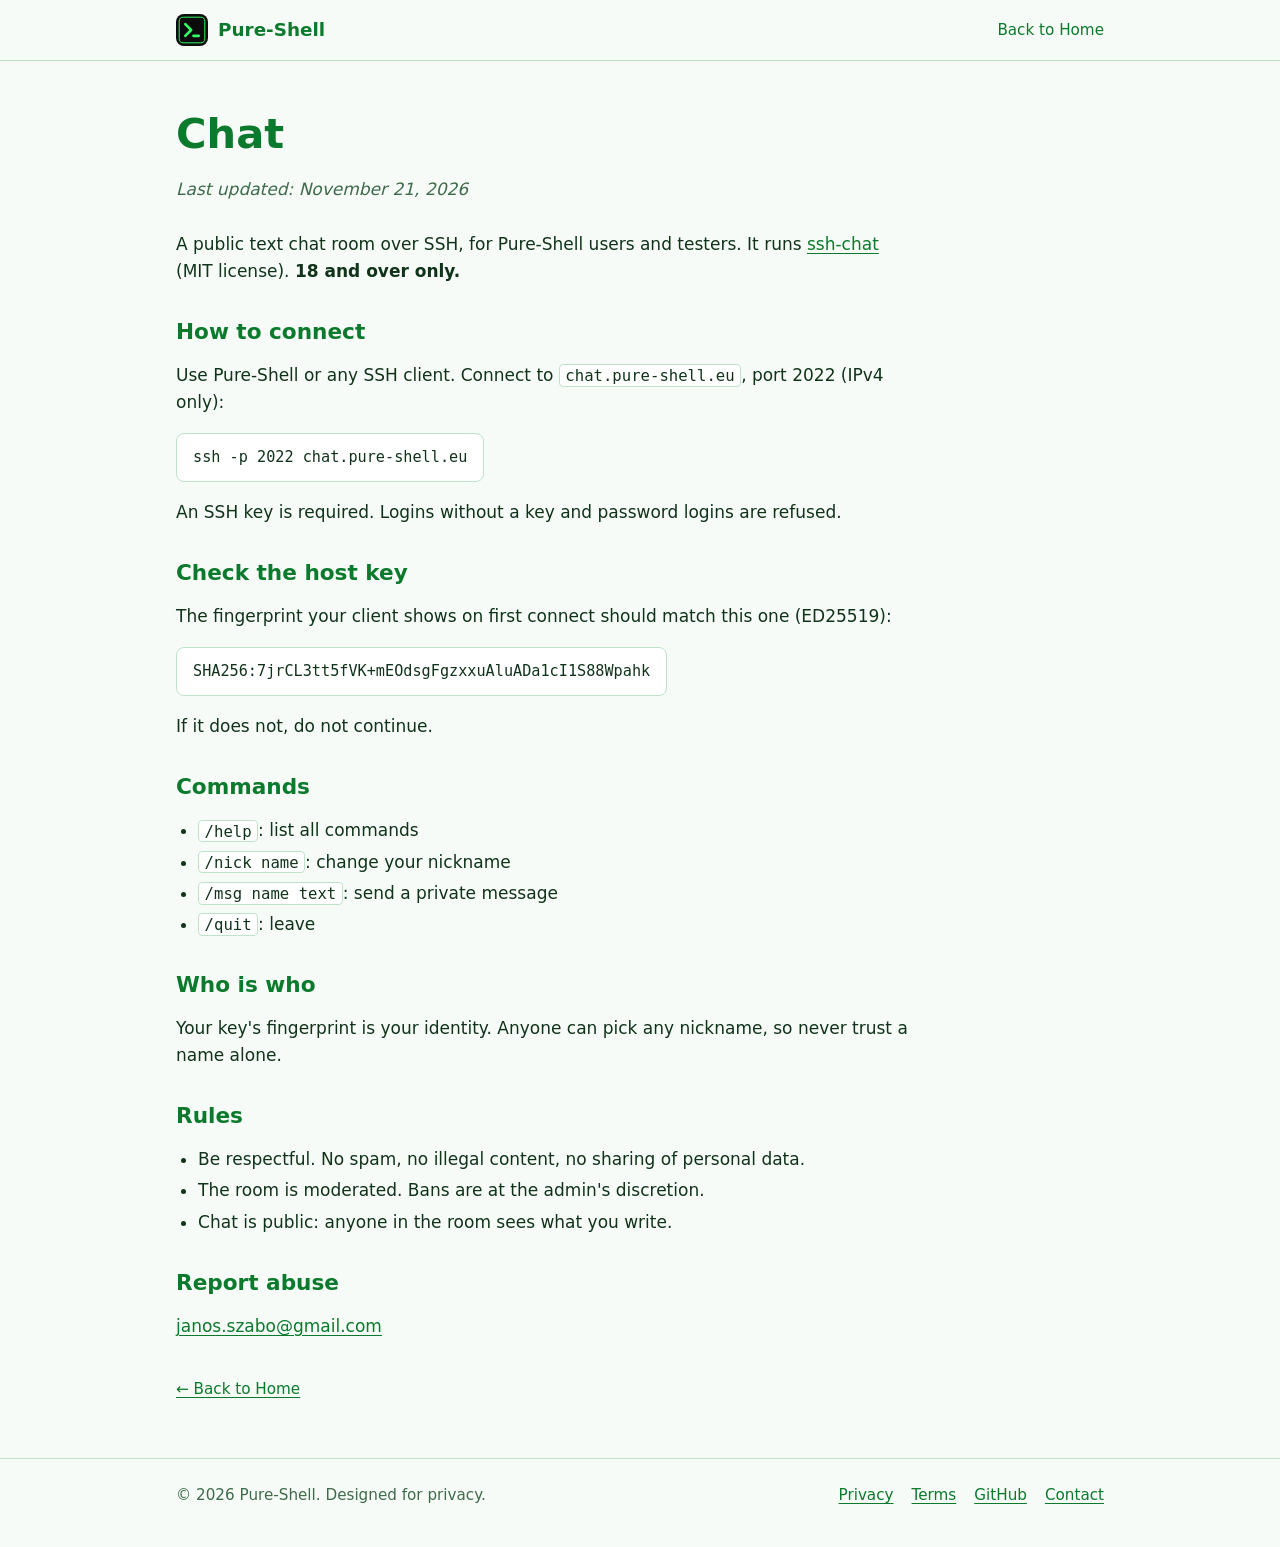
==== github-pages/chat/index.html @ 80a06712 "Website: add Sandbox and Chat pages, update Privacy and Terms for test servers Co-Authored-By: Claud" ====
<!DOCTYPE html>
<html lang="en">
<head>
  <meta charset="UTF-8">
  <meta name="viewport" content="width=device-width, initial-scale=1">
  <title>Chat | Pure-Shell</title>
  <meta name="description" content="A public text chat room over SSH for Pure-Shell users and testers. 18+ only.">
  <meta name="color-scheme" content="dark light">
  <link rel="icon" type="image/png" href="../web_assets/favicon.png">
  <link rel="apple-touch-icon" href="../web_assets/apple-touch-icon.png">
  <link rel="canonical" href="https://pure-shell.eu/chat/">
  <link rel="stylesheet" href="../style.css">
</head>
<body>

  <nav class="nav" aria-label="Main">
    <div class="wrap">
      <a class="brand" href="../index.html">
        <img src="../web_assets/icon.svg" width="32" height="32" alt="">
        <span>Pure-Shell</span>
      </a>
      <ul>
        <li><a href="../index.html">Back to Home</a></li>
      </ul>
    </div>
  </nav>

  <main class="doc docpage">
    <h1>Chat</h1>
    <p class="date">Last updated: November 21, 2026</p>

    <p>A public text chat room over SSH, for Pure-Shell users and testers. It runs <a href="https://github.com/shazow/ssh-chat">ssh-chat</a> (MIT license). <strong>18 and over only.</strong></p>

    <h2>How to connect</h2>
    <p>Use Pure-Shell or any SSH client. Connect to <code>chat.pure-shell.eu</code>, port 2022 (IPv4 only):</p>
<pre>ssh -p 2022 chat.pure-shell.eu</pre>
    <p>An SSH key is required. Logins without a key and password logins are refused.</p>

    <h2>Check the host key</h2>
    <p>The fingerprint your client shows on first connect should match this one (ED25519):</p>
<pre>SHA256:7jrCL3tt5fVK+mEOdsgFgzxxuAluADa1cI1S88Wpahk</pre>
    <p>If it does not, do not continue.</p>

    <h2>Commands</h2>
    <ul>
      <li><code>/help</code>: list all commands</li>
      <li><code>/nick name</code>: change your nickname</li>
      <li><code>/msg name text</code>: send a private message</li>
      <li><code>/quit</code>: leave</li>
    </ul>

    <h2>Who is who</h2>
    <p>Your key's fingerprint is your identity. Anyone can pick any nickname, so never trust a name alone.</p>

    <h2>Rules</h2>
    <ul>
      <li>Be respectful. No spam, no illegal content, no sharing of personal data.</li>
      <li>The room is moderated. Bans are at the admin's discretion.</li>
      <li>Chat is public: anyone in the room sees what you write.</li>
    </ul>

    <h2>Report abuse</h2>
    <p><a href="mailto:janos.szabo@gmail.com">janos.szabo@gmail.com</a></p>

    <p class="back"><a href="../index.html">&larr; Back to Home</a></p>
  </main>

  <footer class="footer">
    <div class="wrap">
      <span>&copy; 2026 Pure-Shell. Designed for privacy.</span>
      <ul>
        <li><a href="../privacy.html">Privacy</a></li>
        <li><a href="../terms/">Terms</a></li>
        <li><a href="https://github.com/janos-raul/pure-shell">GitHub</a></li>
        <li><a href="mailto:janos.szabo@gmail.com">Contact</a></li>
      </ul>
    </div>
  </footer>

</body>
</html>
---- github-pages/style.css ----
/* Pure-Shell website. Green on black like the app; a light variant for light
   systems. No external fonts, scripts or images: the site makes no request to
   anyone but its own host. */

:root {
  color-scheme: dark light;
  --bg: #000000;
  --panel: #0a120c;
  --border: #14501f;
  --text: #bff5cc;
  --muted: #6fcb88;
  --accent: #33ff66;
  --on-accent: #000000;
  --focus: #33ff66;
  --font: system-ui, -apple-system, "Segoe UI", Roboto, "Helvetica Neue", Arial, sans-serif;
  --mono: ui-monospace, "SF Mono", Menlo, Consolas, "DejaVu Sans Mono", monospace;
}

@media (prefers-color-scheme: light) {
  :root {
    --bg: #f6fbf7;
    --panel: #ffffff;
    --border: #bfe3c8;
    --text: #10331a;
    --muted: #3f6b4b;
    --accent: #0b7a2c;
    --on-accent: #ffffff;
    --focus: #0b7a2c;
  }
}

* { box-sizing: border-box; }

html { scroll-behavior: smooth; }

body {
  margin: 0;
  background: var(--bg);
  color: var(--text);
  font-family: var(--font);
  font-size: 1.0625rem;
  line-height: 1.6;
  -webkit-text-size-adjust: 100%;
}

a { color: var(--accent); text-underline-offset: 0.18em; }
a:hover { text-decoration-thickness: 2px; }
a:focus-visible, .btn:focus-visible {
  outline: 3px solid var(--focus);
  outline-offset: 3px;
  border-radius: 4px;
}

code, kbd {
  font-family: var(--mono);
  font-size: 0.92em;
  background: var(--panel);
  border: 1px solid var(--border);
  border-radius: 4px;
  padding: 0.05em 0.35em;
}

.wrap { max-width: 960px; margin: 0 auto; padding: 0 16px; }
.doc { max-width: 960px; margin: 0 auto; padding: 0 16px; }

/* Navigation */
.nav {
  position: sticky; top: 0; z-index: 10;
  background: var(--bg);
  border-bottom: 1px solid var(--border);
}
.nav .wrap { display: flex; flex-wrap: wrap; align-items: center; justify-content: space-between; min-height: 60px; gap: 4px 16px; padding-top: 6px; padding-bottom: 6px; }
.brand { white-space: nowrap; display: flex; align-items: center; gap: 10px; color: var(--accent); font-weight: 700; font-size: 1.15rem; text-decoration: none; }
.brand img { width: 32px; height: 32px; border-radius: 8px; }
.nav ul { display: flex; flex-wrap: wrap; gap: 4px 18px; list-style: none; margin: 0; padding: 0; font-size: 0.95rem; }
.nav a { text-decoration: none; }
.nav ul a:hover { text-decoration: underline; }

/* Hero */
.hero { padding: 56px 0 40px; }
.hero .wrap { display: grid; gap: 32px; align-items: center; }
@media (min-width: 760px) { .hero .wrap { grid-template-columns: 1fr 240px; } }
.hero h1 { font-size: clamp(2.4rem, 7vw, 3.6rem); line-height: 1.05; margin: 0 0 12px; color: var(--accent); }
.hero .lead { font-size: 1.3rem; margin: 0 0 8px; }
.hero p { margin: 0 0 20px; color: var(--muted); }
.hero .icon { width: 200px; height: 200px; border-radius: 40px; border: 1px solid var(--border); justify-self: center; }

.cta { display: flex; flex-wrap: wrap; gap: 12px; align-items: center; }
/* Microsoft's official Store badge, unmodified (web_assets/ms-store-badge-*.svg),
   only scaled. */
.store-badge { display: inline-block; line-height: 0; border-radius: 6px; }
.store-badge img { display: block; width: auto; height: 48px; }
.btn {
  display: inline-block; padding: 12px 22px; border-radius: 999px;
  font-weight: 600; text-decoration: none; border: 2px solid var(--accent);
  color: var(--accent); background: transparent;
}
.btn.primary { background: var(--accent); color: var(--on-accent); }
.btn:hover { filter: brightness(1.1); }
.btn[aria-disabled="true"] { border-style: dashed; opacity: 0.85; cursor: default; }
.btn[aria-disabled="true"]:hover { filter: none; }

/* Sections */
section { padding: 36px 0; }
h2 { font-size: 1.7rem; line-height: 1.2; margin: 0 0 16px; color: var(--accent); }
h3 { font-size: 1.15rem; margin: 0 0 6px; color: var(--accent); }

.grid { display: grid; gap: 16px; grid-template-columns: repeat(auto-fit, minmax(260px, 1fr)); }
.card { background: var(--panel); border: 1px solid var(--border); border-radius: 12px; padding: 18px 20px; }
.card p { margin: 0; color: var(--text); }
.card .more { margin-top: 12px; }
.card p + p { margin-top: 10px; }

.checks { list-style: none; padding: 0; margin: 0; }
.checks li { padding-left: 1.6em; position: relative; margin: 6px 0; }
.checks li::before { content: "\2713"; position: absolute; left: 0; color: var(--accent); font-weight: 700; }

/* Beta steps */
.steps { padding-left: 1.4em; margin: 0 0 20px; }
.steps li { margin: 14px 0; padding-left: 0.3em; }
.steps li::marker { color: var(--accent); font-weight: 700; }
.steps .cta { margin-top: 10px; }
.note { background: var(--panel); border: 1px solid var(--border); border-left: 4px solid var(--accent); border-radius: 8px; padding: 12px 16px; }

/* Documents (privacy, terms) */
.docpage { padding-top: 40px; padding-bottom: 24px; }
.docpage h1 { font-size: clamp(2rem, 6vw, 2.6rem); margin: 0 0 8px; color: var(--accent); }
.docpage .date { color: var(--muted); font-style: italic; margin: 0 0 28px; }
.docpage h2 { font-size: 1.35rem; margin: 34px 0 10px; }
.docpage p, .docpage li { max-width: 68ch; }
.docpage ul { padding-left: 1.3em; }
.docpage li { margin: 4px 0; }
.docpage pre { width: fit-content; max-width: 100%; overflow-x: auto; margin: 12px 0 16px; padding: 12px 16px; background: var(--panel); border: 1px solid var(--border); border-radius: 8px; font-family: var(--mono); font-size: 0.95rem; line-height: 1.5; }
.back { display: inline-block; margin: 20px 0 0; font-size: 0.95rem; }

/* Footer */
.footer { border-top: 1px solid var(--border); margin-top: 32px; padding: 24px 0 40px; color: var(--muted); font-size: 0.95rem; }
.footer .wrap { display: flex; flex-wrap: wrap; justify-content: space-between; gap: 8px 24px; }
.footer ul { display: flex; flex-wrap: wrap; gap: 4px 18px; list-style: none; margin: 0; padding: 0; }

@media (prefers-reduced-motion: reduce) { html { scroll-behavior: auto; } }
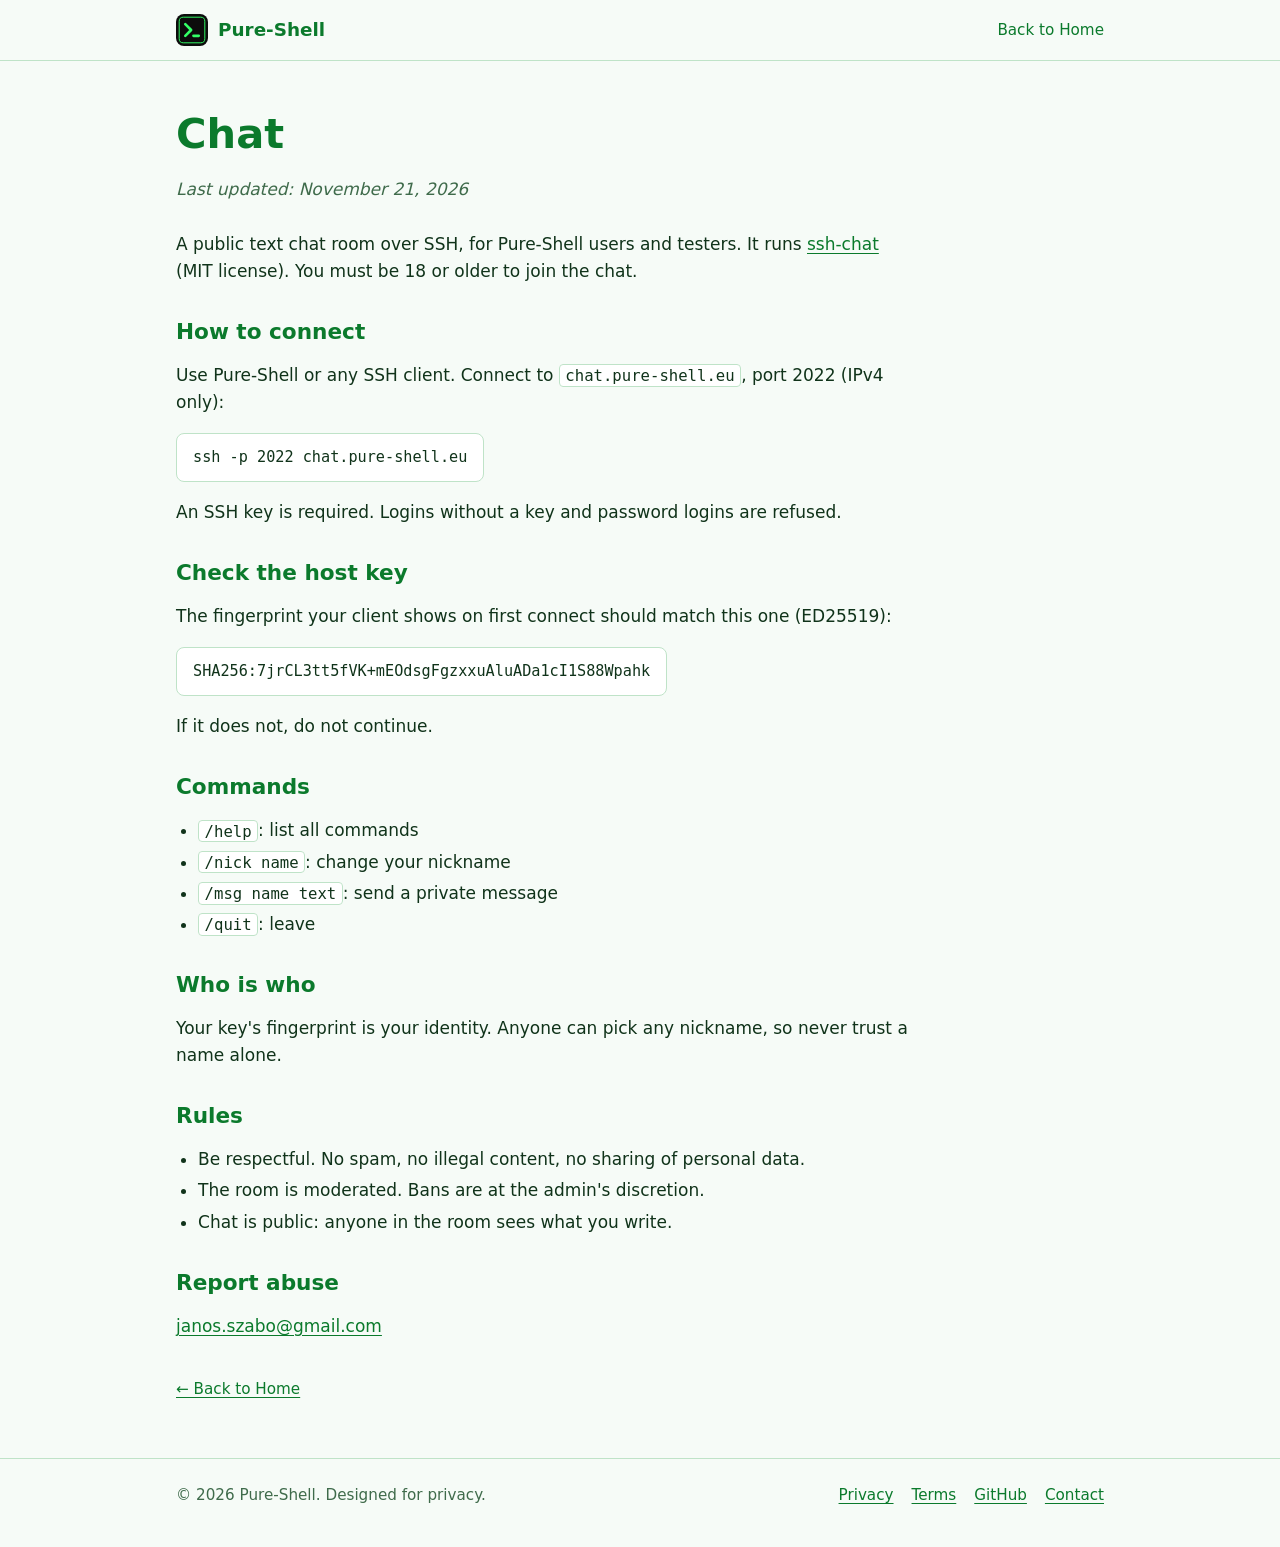
==== commit 5a40c38a: "Website: make test servers 18+ a firm rule Co-Authored-By: Claude Sonnet 5.5 <noreply@anthropic.com>" ====
--- a/github-pages/chat/index.html
+++ b/github-pages/chat/index.html
@@ -4,7 +4,7 @@
   <meta charset="UTF-8">
   <meta name="viewport" content="width=device-width, initial-scale=1">
   <title>Chat | Pure-Shell</title>
-  <meta name="description" content="A public text chat room over SSH for Pure-Shell users and testers. 18+ only.">
+  <meta name="description" content="A public text chat room over SSH for Pure-Shell users and testers. For adults (18+).">
   <meta name="color-scheme" content="dark light">
   <link rel="icon" type="image/png" href="../web_assets/favicon.png">
   <link rel="apple-touch-icon" href="../web_assets/apple-touch-icon.png">
@@ -29,7 +29,7 @@
     <h1>Chat</h1>
     <p class="date">Last updated: November 21, 2026</p>
 
-    <p>A public text chat room over SSH, for Pure-Shell users and testers. It runs <a href="https://github.com/shazow/ssh-chat">ssh-chat</a> (MIT license). <strong>18 and over only.</strong></p>
+    <p>A public text chat room over SSH, for Pure-Shell users and testers. It runs <a href="https://github.com/shazow/ssh-chat">ssh-chat</a> (MIT license). You must be 18 or older to join the chat.</p>
 
     <h2>How to connect</h2>
     <p>Use Pure-Shell or any SSH client. Connect to <code>chat.pure-shell.eu</code>, port 2022 (IPv4 only):</p>
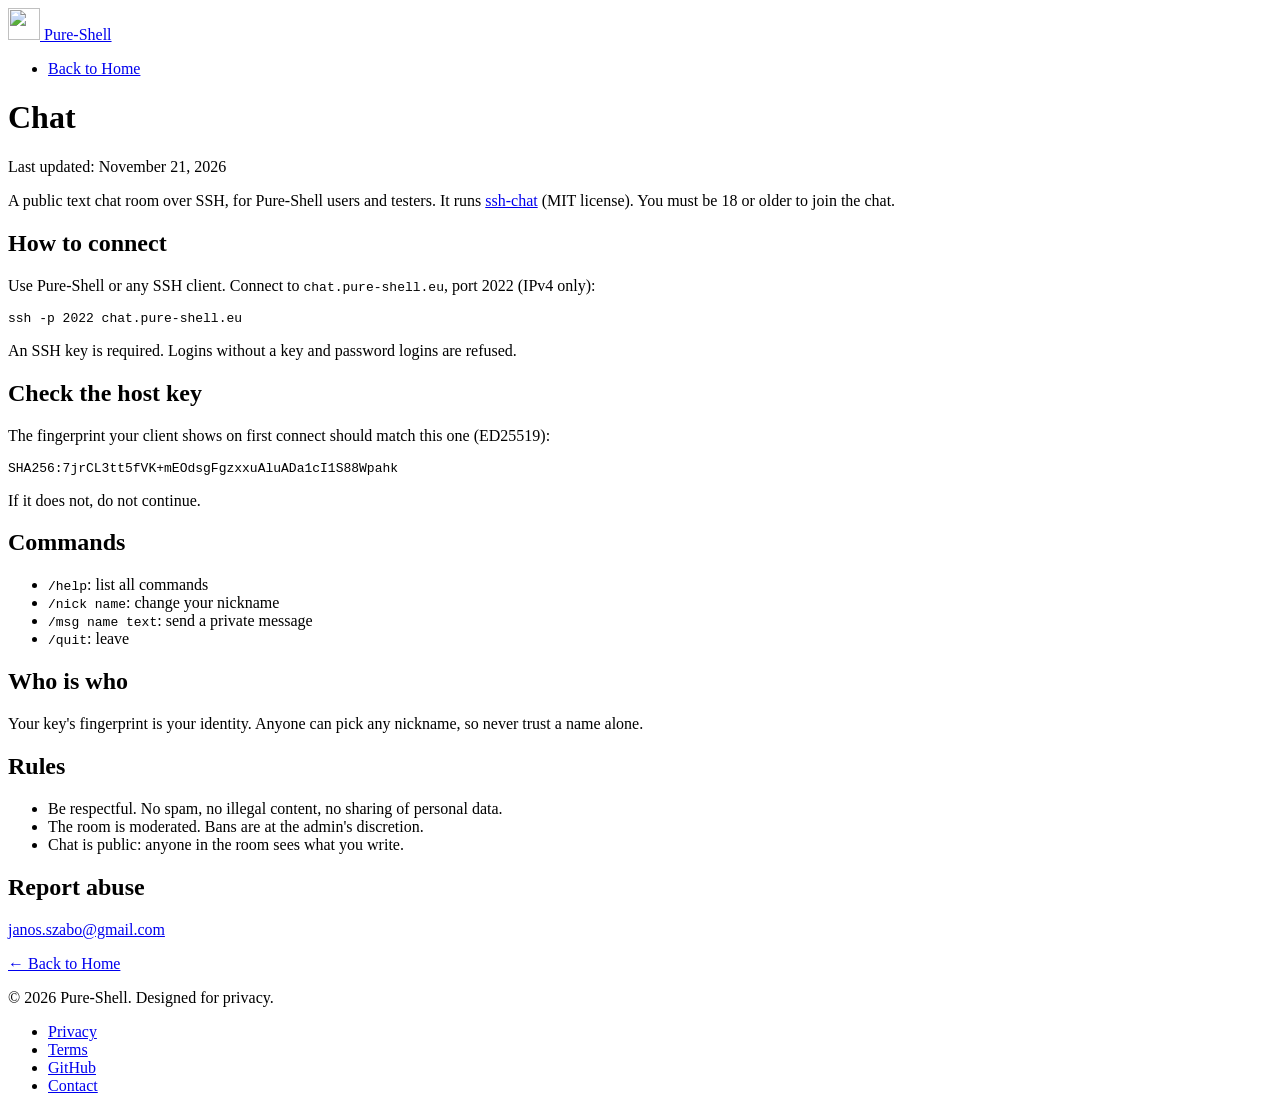
==== commit 0363df79: "Site: root-absolute internal links on every page; /privacy/ redirects to /privacy.html Co-Authored-B" ====
--- a/github-pages/chat/index.html
+++ b/github-pages/chat/index.html
@@ -6,21 +6,21 @@
   <title>Chat | Pure-Shell</title>
   <meta name="description" content="A public text chat room over SSH for Pure-Shell users and testers. For adults (18+).">
   <meta name="color-scheme" content="dark light">
-  <link rel="icon" type="image/png" href="../web_assets/favicon.png">
-  <link rel="apple-touch-icon" href="../web_assets/apple-touch-icon.png">
+  <link rel="icon" type="image/png" href="/web_assets/favicon.png">
+  <link rel="apple-touch-icon" href="/web_assets/apple-touch-icon.png">
   <link rel="canonical" href="https://pure-shell.eu/chat/">
-  <link rel="stylesheet" href="../style.css">
+  <link rel="stylesheet" href="/style.css">
 </head>
 <body>
 
   <nav class="nav" aria-label="Main">
     <div class="wrap">
-      <a class="brand" href="../index.html">
-        <img src="../web_assets/icon.svg" width="32" height="32" alt="">
+      <a class="brand" href="/">
+        <img src="/web_assets/icon.svg" width="32" height="32" alt="">
         <span>Pure-Shell</span>
       </a>
       <ul>
-        <li><a href="../index.html">Back to Home</a></li>
+        <li><a href="/">Back to Home</a></li>
       </ul>
     </div>
   </nav>
@@ -62,15 +62,15 @@
     <h2>Report abuse</h2>
     <p><a href="mailto:janos.szabo@gmail.com">janos.szabo@gmail.com</a></p>
 
-    <p class="back"><a href="../index.html">&larr; Back to Home</a></p>
+    <p class="back"><a href="/">&larr; Back to Home</a></p>
   </main>
 
   <footer class="footer">
     <div class="wrap">
       <span>&copy; 2026 Pure-Shell. Designed for privacy.</span>
       <ul>
-        <li><a href="../privacy.html">Privacy</a></li>
-        <li><a href="../terms/">Terms</a></li>
+        <li><a href="/privacy.html">Privacy</a></li>
+        <li><a href="/terms/">Terms</a></li>
         <li><a href="https://github.com/janos-raul/pure-shell">GitHub</a></li>
         <li><a href="mailto:janos.szabo@gmail.com">Contact</a></li>
       </ul>
